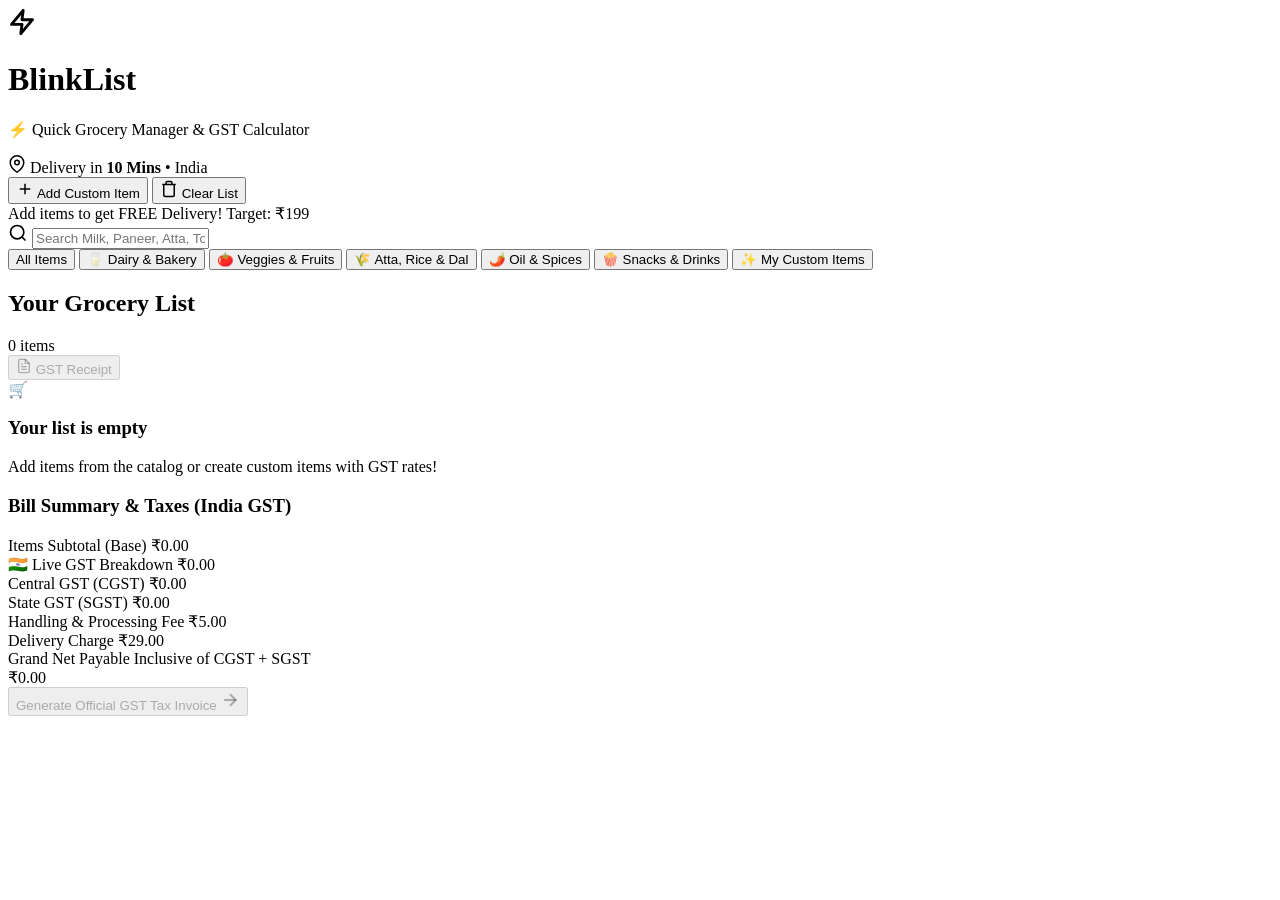
==== index.html @ f199e834 "Update and rename Core C file to index.html" ====
<!DOCTYPE html>
<html lang="en">
<head>
  <meta charset="UTF-8" />
  <meta name="viewport" content="width=device-width, initial-scale=1.0" />
  <title>BlinkList | 10-Min Grocery List & GST Calculator</title>
  <meta name="description" content="Quick grocery list manager with live Indian GST (CGST + SGST) tax calculator, item quantity adjustments, catalog search, and printable bill invoice." />
  
  <!-- Google Fonts -->
  <link rel="preconnect" href="https://fonts.googleapis.com">
  <link rel="preconnect" href="https://fonts.gstatic.com" crossorigin>
  <link href="https://fonts.googleapis.com/css2?family=Outfit:wght@400;500;600;700;800&family=Plus+Jakarta+Sans:wght@400;500;600;700&display=swap" rel="stylesheet">
  
  <!-- CSS -->
  <link rel="stylesheet" href="Style.css" />
</head>
<body class="dark-theme">

  <!-- Header Navigation -->
  <header class="app-header">
    <div class="header-container">
      <div class="brand-section">
        <div class="logo-icon">
          <svg width="28" height="28" viewBox="0 0 24 24" fill="none" stroke="currentColor" stroke-width="2.5" stroke-linecap="round" stroke-linejoin="round">
            <polygon points="13 2 3 14 12 14 11 22 21 10 12 10 13 2"></polygon>
          </svg>
        </div>
        <div>
          <h1 class="brand-title">Blink<span>List</span></h1>
          <p class="brand-tagline">⚡ Quick Grocery Manager & GST Calculator</p>
        </div>
      </div>

      <div class="location-badge">
        <svg width="18" height="18" viewBox="0 0 24 24" fill="none" stroke="currentColor" stroke-width="2">
          <path d="M21 10c0 7-9 13-9 13s-9-6-9-13a9 9 0 0 1 18 0z"></path>
          <circle cx="12" cy="10" r="3"></circle>
        </svg>
        <span>Delivery in <strong>10 Mins</strong> • India</span>
      </div>

      <div class="header-actions">
        <button id="openCustomModalBtn" class="btn btn-secondary">
          <svg width="18" height="18" viewBox="0 0 24 24" fill="none" stroke="currentColor" stroke-width="2">
            <line x1="12" y1="5" x2="12" y2="19"></line>
            <line x1="5" y1="12" x2="19" y2="12"></line>
          </svg>
          Add Custom Item
        </button>
        <button id="clearCartBtn" class="btn btn-danger-outline" title="Clear all items">
          <svg width="18" height="18" viewBox="0 0 24 24" fill="none" stroke="currentColor" stroke-width="2">
            <polyline points="3 6 5 6 21 6"></polyline>
            <path d="M19 6v14a2 2 0 0 1-2 2H7a2 2 0 0 1-2-2V6m3 0V4a2 2 0 0 1 2-2h4a2 2 0 0 1 2 2v2"></path>
          </svg>
          Clear List
        </button>
      </div>
    </div>
  </header>

  <!-- Main Content Layout -->
  <main class="main-container">
    
    <!-- Left Section: Catalog & Search -->
    <section class="catalog-section">
      
      <!-- Delivery Progress Banner -->
      <div class="delivery-progress-card" id="deliveryProgressCard">
        <div class="progress-info">
          <span class="progress-title" id="deliveryProgressText">Add items to get FREE Delivery!</span>
          <span class="progress-badge" id="deliveryBadge">Target: ₹199</span>
        </div>
        <div class="progress-bar-bg">
          <div class="progress-bar-fill" id="deliveryProgressBar" style="width: 0%;"></div>
        </div>
      </div>

      <!-- Search & Filters -->
      <div class="search-filter-bar">
        <div class="search-input-wrapper">
          <svg width="20" height="20" viewBox="0 0 24 24" fill="none" stroke="currentColor" stroke-width="2" class="search-icon">
            <circle cx="11" cy="11" r="8"></circle>
            <line x1="21" y1="21" x2="16.65" y2="16.65"></line>
          </svg>
          <input type="text" id="searchInput" placeholder="Search Milk, Paneer, Atta, Tomatoes..." autocomplete="off" />
        </div>
        
        <div class="category-pills" id="categoryPills">
          <button class="pill active" data-category="all">All Items</button>
          <button class="pill" data-category="Dairy & Bakery">🥛 Dairy & Bakery</button>
          <button class="pill" data-category="Vegetables & Fruits">🍅 Veggies & Fruits</button>
          <button class="pill" data-category="Atta, Rice & Dal">🌾 Atta, Rice & Dal</button>
          <button class="pill" data-category="Oil, Masala & Spices">🌶️ Oil & Spices</button>
          <button class="pill" data-category="Snacks & Drinks">🍿 Snacks & Drinks</button>
          <button class="pill" data-category="Custom">✨ My Custom Items</button>
        </div>
      </div>

      <!-- Items Grid -->
      <div class="items-grid" id="itemsGrid">
        <!-- Dynamic item cards render here -->
      </div>
    </section>

    <!-- Right Section: Active Grocery Cart & Tax Invoice -->
    <aside class="cart-section">
      <div class="cart-card">
        
        <div class="cart-header">
          <div class="cart-title-group">
            <h2>Your Grocery List</h2>
            <span class="cart-count-badge" id="cartCountBadge">0 items</span>
          </div>
          <button id="viewReceiptBtn" class="btn btn-sm btn-accent" disabled>
            <svg width="16" height="16" viewBox="0 0 24 24" fill="none" stroke="currentColor" stroke-width="2">
              <path d="M14 2H6a2 2 0 0 0-2 2v16a2 2 0 0 0 2 2h12a2 2 0 0 0 2-2V8z"></path>
              <polyline points="14 2 14 8 20 8"></polyline>
              <line x1="16" y1="13" x2="8" y2="13"></line>
              <line x1="16" y1="17" x2="8" y2="17"></line>
              <polyline points="10 9 9 9 8 9"></polyline>
            </svg>
            GST Receipt
          </button>
        </div>

        <!-- Active Items List -->
        <div class="cart-items-list" id="cartItemsList">
          <!-- Empty State -->
          <div class="empty-cart-state" id="emptyCartState">
            <div class="empty-icon">🛒</div>
            <h3>Your list is empty</h3>
            <p>Add items from the catalog or create custom items with GST rates!</p>
          </div>
        </div>

        <!-- Bill & GST Breakdown -->
        <div class="bill-details" id="billDetails">
          <h3 class="bill-title">Bill Summary & Taxes (India GST)</h3>
          
          <div class="bill-row">
            <span>Items Subtotal (Base)</span>
            <span class="price-val" id="subtotalVal">₹0.00</span>
          </div>

          <!-- GST Breakdown expandable -->
          <div class="gst-breakdown-box">
            <div class="gst-box-header">
              <span class="gst-label">
                <span class="flag-icon">🇮🇳</span> Live GST Breakdown
              </span>
              <span class="gst-total-val" id="totalGstVal">₹0.00</span>
            </div>
            
            <div class="gst-split-rows">
              <div class="bill-row sub-row">
                <span>Central GST (CGST)</span>
                <span id="cgstVal">₹0.00</span>
              </div>
              <div class="bill-row sub-row">
                <span>State GST (SGST)</span>
                <span id="sgstVal">₹0.00</span>
              </div>
            </div>

            <!-- Tax Rate Slabs Summary -->
            <div class="slab-chips-container" id="slabChipsContainer">
              <!-- Slabs summary chips inserted here -->
            </div>
          </div>

          <div class="bill-row">
            <span>Handling & Processing Fee</span>
            <span class="price-val" id="handlingFeeVal">₹5.00</span>
          </div>

          <div class="bill-row">
            <span>Delivery Charge</span>
            <span class="price-val" id="deliveryFeeVal">₹29.00</span>
          </div>

          <div class="bill-divider"></div>

          <div class="bill-row total-row">
            <div>
              <span class="total-label">Grand Net Payable</span>
              <span class="tax-note">Inclusive of CGST + SGST</span>
            </div>
            <span class="grand-total-val" id="grandTotalVal">₹0.00</span>
          </div>

          <button id="checkoutReceiptBtn" class="btn btn-checkout" disabled>
            <span>Generate Official GST Tax Invoice</span>
            <svg width="20" height="20" viewBox="0 0 24 24" fill="none" stroke="currentColor" stroke-width="2.5">
              <line x1="5" y1="12" x2="19" y2="12"></line>
              <polyline points="12 5 19 12 12 19"></polyline>
            </svg>
          </button>
        </div>

      </div>
    </aside>

  </main>

  <!-- Add Custom Item Modal Dialog -->
  <dialog id="customItemModal" class="custom-modal">
    <div class="modal-content">
      <div class="modal-header">
        <h3 class="modal-title">✨ Add Custom Grocery Item</h3>
        <button id="closeModalBtn" class="modal-close-btn">&times;</button>
      </div>
      
      <form id="customItemForm" class="custom-form">
        <div class="form-group">
          <label for="itemName">Item Name *</label>
          <input type="text" id="itemName" required placeholder="e.g. Organic Brown Eggs / Desi Ghee" />
        </div>

        <div class="form-row">
          <div class="form-group">
            <label for="itemPrice">Price (₹) *</label>
            <input type="number" id="itemPrice" required step="0.5" min="1" placeholder="e.g. 150" />
          </div>

          <div class="form-group">
            <label for="itemUnit">Unit / Weight *</label>
            <input type="text" id="itemUnit" required placeholder="e.g. 500g, 1L, 6 pcs" />
          </div>
        </div>

        <div class="form-row">
          <div class="form-group">
            <label for="itemCategory">Category</label>
            <select id="itemCategory">
              <option value="Dairy & Bakery">🥛 Dairy & Bakery</option>
              <option value="Vegetables & Fruits">🍅 Veggies & Fruits</option>
              <option value="Atta, Rice & Dal">🌾 Atta, Rice & Dal</option>
              <option value="Oil, Masala & Spices">🌶️ Oil & Spices</option>
              <option value="Snacks & Drinks">🍿 Snacks & Drinks</option>
              <option value="Custom" selected>✨ Custom Items</option>
            </select>
          </div>

          <div class="form-group">
            <label for="itemGst">Indian GST Rate Slab *</label>
            <select id="itemGst" required>
              <option value="0">0% GST (Fresh Staples: Veggies, Milk, Eggs)</option>
              <option value="5" selected>5% GST (Standard Staples: Paneer, Atta, Spices)</option>
              <option value="12">12% GST (Processed Foods: Cheese, Butter, Juices)</option>
              <option value="18">18% GST (Chocolates, Energy Drinks, Toiletries)</option>
            </select>
          </div>
        </div>

        <div class="form-actions">
          <button type="button" id="cancelModalBtn" class="btn btn-secondary">Cancel</button>
          <button type="submit" class="btn btn-primary">Add Item to List</button>
        </div>
      </form>
    </div>
  </dialog>

  <!-- Printable GST Receipt Invoice Modal -->
  <dialog id="receiptModal" class="receipt-modal">
    <div class="receipt-content">
      <div class="receipt-header-bar">
        <span>Tax Invoice Receipt (BlinkList)</span>
        <div class="receipt-actions">
          <button id="printReceiptBtn" class="btn btn-sm btn-primary">
            <svg width="16" height="16" viewBox="0 0 24 24" fill="none" stroke="currentColor" stroke-width="2">
              <polyline points="6 9 6 2 18 2 18 9"></polyline>
              <path d="M6 18H4a2 2 0 0 1-2-2v-5a2 2 0 0 1 2-2h16a2 2 0 0 1 2 2v5a2 2 0 0 1 2 2h-2"></path>
              <rect x="6" y="14" width="12" height="8"></rect>
            </svg>
            Print Invoice
          </button>
          <button id="closeReceiptBtn" class="modal-close-btn">&times;</button>
        </div>
      </div>

      <!-- Printable Invoice Area -->
      <div id="printableInvoice" class="printable-invoice">
        <div class="invoice-brand-header">
          <h2>⚡ BlinkList Quick Commerce Pvt Ltd</h2>
          <p>10-Minute Instant Grocery Retail Delivery</p>
          <p class="invoice-meta"><strong>GSTIN:</strong> 27AAACB1234C1ZV • <strong>FSSAI Lic:</strong> 10020022001199</p>
          <p class="invoice-meta"><strong>Invoice No:</strong> <span id="invNum">BL-2026-8941</span> • <strong>Date:</strong> <span id="invDate"></span></p>
        </div>

        <div class="invoice-divider"></div>

        <table class="invoice-table">
          <thead>
            <tr>
              <th>#</th>
              <th>Item Description</th>
              <th class="text-center">Qty</th>
              <th class="text-right">Price</th>
              <th class="text-center">GST Slab</th>
              <th class="text-right">CGST</th>
              <th class="text-right">SGST</th>
              <th class="text-right">Total (₹)</th>
            </tr>
          </thead>
          <tbody id="invoiceTableBody">
            <!-- Dynamic rows -->
          </tbody>
        </table>

        <div class="invoice-summary-box">
          <div class="invoice-summary-row">
            <span>Taxable Goods Subtotal:</span>
            <span id="invSubtotal">₹0.00</span>
          </div>
          <div class="invoice-summary-row">
            <span>Total CGST Amount:</span>
            <span id="invCgst">₹0.00</span>
          </div>
          <div class="invoice-summary-row">
            <span>Total SGST Amount:</span>
            <span id="invSgst">₹0.00</span>
          </div>
          <div class="invoice-summary-row">
            <span>Delivery & Small Cart Charges:</span>
            <span id="invCharges">₹0.00</span>
          </div>
          <div class="invoice-summary-row grand">
            <span>Net Amount Paid:</span>
            <span id="invGrandTotal">₹0.00</span>
          </div>
        </div>

        <div class="invoice-footer">
          <p>This is a computer-generated tax invoice issued in accordance with GST Rules, India.</p>
          <p>Thank you for shopping with BlinkList! 💚</p>
        </div>
      </div>
    </div>
  </dialog>

  <!-- JS -->
  <script src="app.js"></script>
</body>
</html>
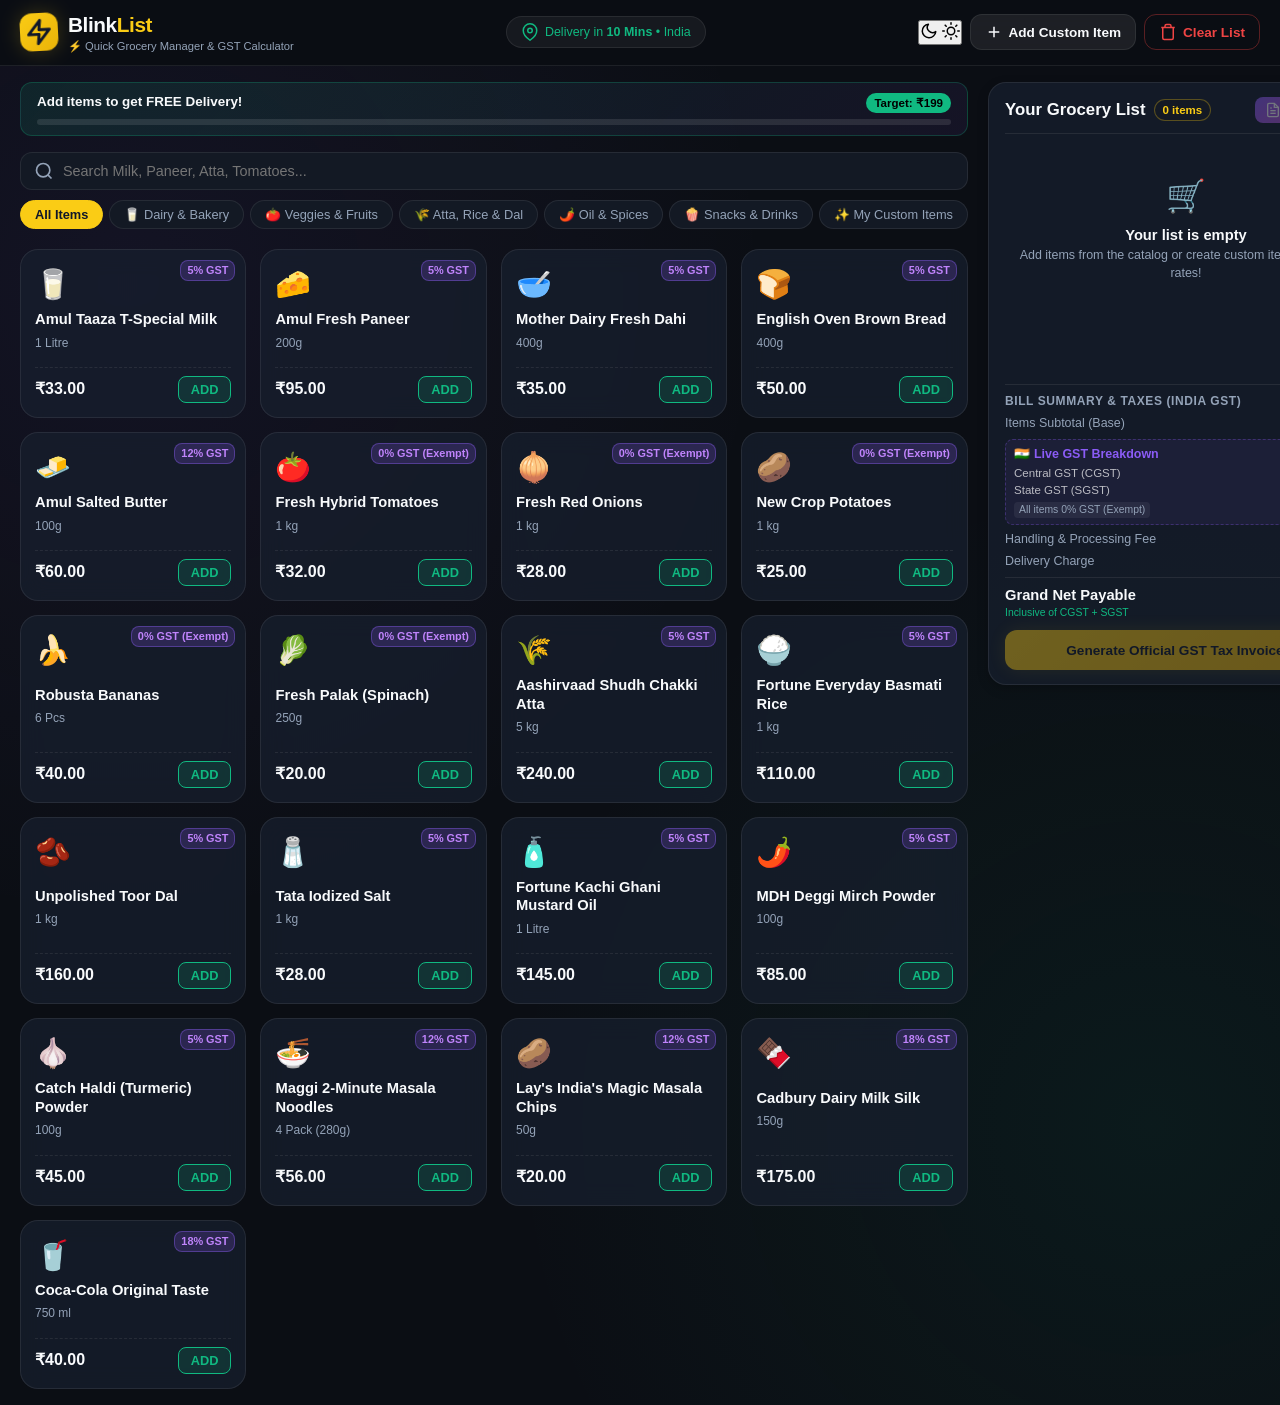
==== commit 4e46676b: "Update index.html" ====
--- a/index.html
+++ b/index.html
@@ -13,8 +13,18 @@
   
   <!-- CSS -->
   <link rel="stylesheet" href="Style.css" />
+
+  <!-- Apply saved theme before first paint to avoid a flash of the wrong theme -->
+  <script>
+    (function () {
+      var savedTheme = localStorage.getItem('blinklist_theme');
+      if (savedTheme === 'light') {
+        document.documentElement.setAttribute('data-theme', 'light');
+      }
+    })();
+  </script>
 </head>
-<body class="dark-theme">
+<body>
 
   <!-- Header Navigation -->
   <header class="app-header">
@@ -40,6 +50,22 @@
       </div>
 
       <div class="header-actions">
+        <button id="themeToggleBtn" class="theme-toggle-btn" title="Switch theme" aria-label="Toggle light and dark theme">
+          <svg class="icon-moon" width="18" height="18" viewBox="0 0 24 24" fill="none" stroke="currentColor" stroke-width="2" stroke-linecap="round" stroke-linejoin="round">
+            <path d="M21 12.79A9 9 0 1 1 11.21 3 7 7 0 0 0 21 12.79z"></path>
+          </svg>
+          <svg class="icon-sun" width="18" height="18" viewBox="0 0 24 24" fill="none" stroke="currentColor" stroke-width="2" stroke-linecap="round" stroke-linejoin="round">
+            <circle cx="12" cy="12" r="5"></circle>
+            <line x1="12" y1="1" x2="12" y2="3"></line>
+            <line x1="12" y1="21" x2="12" y2="23"></line>
+            <line x1="4.22" y1="4.22" x2="5.64" y2="5.64"></line>
+            <line x1="18.36" y1="18.36" x2="19.78" y2="19.78"></line>
+            <line x1="1" y1="12" x2="3" y2="12"></line>
+            <line x1="21" y1="12" x2="23" y2="12"></line>
+            <line x1="4.22" y1="19.78" x2="5.64" y2="18.36"></line>
+            <line x1="18.36" y1="5.64" x2="19.78" y2="4.22"></line>
+          </svg>
+        </button>
         <button id="openCustomModalBtn" class="btn btn-secondary">
           <svg width="18" height="18" viewBox="0 0 24 24" fill="none" stroke="currentColor" stroke-width="2">
             <line x1="12" y1="5" x2="12" y2="19"></line>
--- a/Style.css
+++ b/Style.css
@@ -0,0 +1,1029 @@
+/* BlinkList Master CSS Design System */
+:root {
+  --bg-primary: #0b0e14;
+  --bg-secondary: #131924;
+  --bg-card: rgba(23, 31, 46, 0.75);
+  --bg-card-hover: rgba(30, 41, 61, 0.88);
+  
+  --brand-yellow: #facc15;
+  --brand-green: #10b981;
+  --brand-green-glow: rgba(16, 185, 129, 0.25);
+  --brand-purple: #8b5cf6;
+  --brand-pink: #ec4899;
+  
+  --text-main: #f8fafc;
+  --text-muted: #94a3b8;
+  --text-dark: #0f172a;
+  
+  --border-color: rgba(255, 255, 255, 0.08);
+  --border-glow: rgba(250, 204, 21, 0.3);
+  
+  --radius-sm: 8px;
+  --radius-md: 12px;
+  --radius-lg: 18px;
+  --radius-full: 9999px;
+  
+  --shadow-sm: 0 4px 12px rgba(0, 0, 0, 0.2);
+  --shadow-glow: 0 0 25px rgba(16, 185, 129, 0.15);
+  --shadow-yellow-glow: 0 0 20px rgba(250, 204, 21, 0.2);
+  
+  --font-heading: 'Outfit', sans-serif;
+  --font-body: 'Plus Jakarta Sans', sans-serif;
+  
+  --transition-fast: 0.2s cubic-bezier(0.4, 0, 0.2, 1);
+  --transition-bounce: 0.3s cubic-bezier(0.34, 1.56, 0.64, 1);
+}
+
+/* Reset & Global */
+* {
+  box-sizing: border-box;
+  margin: 0;
+  padding: 0;
+}
+
+body {
+  background-color: var(--bg-primary);
+  color: var(--text-main);
+  font-family: var(--font-body);
+  line-height: 1.4;
+  min-height: 100vh;
+  overflow-x: hidden;
+  background-image: 
+    radial-gradient(circle at 10% 20%, rgba(139, 92, 246, 0.07) 0%, transparent 40%),
+    radial-gradient(circle at 90% 80%, rgba(16, 185, 129, 0.07) 0%, transparent 40%);
+}
+
+/* Header */
+.app-header {
+  position: sticky;
+  top: 0;
+  z-index: 100;
+  background: rgba(11, 14, 20, 0.95);
+  backdrop-filter: blur(16px);
+  border-bottom: 1px solid var(--border-color);
+  padding: 10px 20px;
+}
+
+.header-container {
+  max-width: 1360px;
+  margin: 0 auto;
+  display: flex;
+  align-items: center;
+  justify-content: space-between;
+  gap: 12px;
+  flex-wrap: wrap;
+}
+
+.brand-section {
+  display: flex;
+  align-items: center;
+  gap: 10px;
+}
+
+.logo-icon {
+  width: 38px;
+  height: 38px;
+  background: linear-gradient(135deg, var(--brand-yellow), #eab308);
+  color: var(--text-dark);
+  border-radius: var(--radius-md);
+  display: flex;
+  align-items: center;
+  justify-content: center;
+  box-shadow: var(--shadow-yellow-glow);
+  transform: rotate(-3deg);
+  transition: var(--transition-bounce);
+  flex-shrink: 0;
+}
+
+.logo-icon:hover {
+  transform: rotate(0deg) scale(1.05);
+}
+
+.brand-title {
+  font-family: var(--font-heading);
+  font-weight: 800;
+  font-size: 1.3rem;
+  letter-spacing: -0.02em;
+  color: var(--text-main);
+}
+
+.brand-title span {
+  color: var(--brand-yellow);
+}
+
+.brand-tagline {
+  font-size: 0.7rem;
+  color: var(--text-muted);
+  font-weight: 500;
+}
+
+.location-badge {
+  display: flex;
+  align-items: center;
+  gap: 6px;
+  background: rgba(255, 255, 255, 0.05);
+  border: 1px solid var(--border-color);
+  padding: 6px 14px;
+  border-radius: var(--radius-full);
+  font-size: 0.78rem;
+  color: var(--brand-green);
+  white-space: nowrap;
+  flex-shrink: 0;
+}
+
+.header-actions {
+  display: flex;
+  align-items: center;
+  gap: 8px;
+  flex-shrink: 0;
+}
+
+/* Buttons */
+.btn {
+  font-family: var(--font-heading);
+  font-weight: 600;
+  border-radius: var(--radius-md);
+  padding: 8px 14px;
+  border: none;
+  cursor: pointer;
+  display: inline-flex;
+  align-items: center;
+  justify-content: center;
+  gap: 6px;
+  transition: var(--transition-fast);
+  font-size: 0.85rem;
+  text-decoration: none;
+  user-select: none;
+}
+
+.btn-primary {
+  background: linear-gradient(135deg, var(--brand-green), #059669);
+  color: #fff;
+  box-shadow: var(--shadow-glow);
+}
+.btn-primary:hover {
+  filter: brightness(1.1);
+  transform: translateY(-1px);
+}
+
+.btn-secondary {
+  background: rgba(255, 255, 255, 0.08);
+  color: var(--text-main);
+  border: 1px solid var(--border-color);
+}
+.btn-secondary:hover {
+  background: rgba(255, 255, 255, 0.15);
+  border-color: rgba(255, 255, 255, 0.25);
+}
+
+.btn-accent {
+  background: linear-gradient(135deg, var(--brand-purple), var(--brand-pink));
+  color: #fff;
+}
+.btn-accent:hover:not(:disabled) {
+  filter: brightness(1.15);
+}
+
+.btn-danger-outline {
+  background: transparent;
+  color: #ef4444;
+  border: 1px solid rgba(239, 68, 68, 0.35);
+}
+.btn-danger-outline:hover {
+  background: rgba(239, 68, 68, 0.15);
+  border-color: #ef4444;
+}
+
+.btn-sm {
+  padding: 5px 10px;
+  font-size: 0.78rem;
+  border-radius: var(--radius-sm);
+}
+
+.btn:disabled {
+  opacity: 0.4;
+  cursor: not-allowed;
+  transform: none !important;
+}
+
+/* Main Layout */
+.main-container {
+  max-width: 1360px;
+  margin: 16px auto;
+  padding: 0 20px;
+  display: grid;
+  grid-template-columns: 1fr 400px;
+  gap: 20px;
+  align-items: start;
+}
+
+@media (max-width: 960px) {
+  .main-container {
+    grid-template-columns: 1fr;
+  }
+}
+
+/* Delivery Progress Card */
+.delivery-progress-card {
+  background: linear-gradient(135deg, rgba(16, 185, 129, 0.12), rgba(139, 92, 246, 0.08));
+  border: 1px solid rgba(16, 185, 129, 0.25);
+  border-radius: var(--radius-md);
+  padding: 10px 16px;
+  margin-bottom: 16px;
+}
+
+.progress-info {
+  display: flex;
+  justify-content: space-between;
+  align-items: center;
+  margin-bottom: 6px;
+  font-weight: 600;
+  font-size: 0.84rem;
+}
+
+.progress-badge {
+  background: var(--brand-green);
+  color: #000;
+  padding: 2px 8px;
+  border-radius: var(--radius-full);
+  font-size: 0.72rem;
+  font-weight: 700;
+}
+
+.progress-bar-bg {
+  width: 100%;
+  height: 6px;
+  background: rgba(255, 255, 255, 0.1);
+  border-radius: var(--radius-full);
+  overflow: hidden;
+}
+
+.progress-bar-fill {
+  height: 100%;
+  background: linear-gradient(90deg, var(--brand-yellow), var(--brand-green));
+  border-radius: var(--radius-full);
+  transition: width 0.4s ease;
+}
+
+/* Search & Filters */
+.search-filter-bar {
+  display: flex;
+  flex-direction: column;
+  gap: 10px;
+  margin-bottom: 18px;
+}
+
+.search-input-wrapper {
+  position: relative;
+  width: 100%;
+}
+
+.search-icon {
+  position: absolute;
+  left: 14px;
+  top: 50%;
+  transform: translateY(-50%);
+  color: var(--text-muted);
+}
+
+.search-input-wrapper input {
+  width: 100%;
+  background: var(--bg-secondary);
+  border: 1px solid var(--border-color);
+  border-radius: var(--radius-md);
+  padding: 10px 14px 10px 42px;
+  color: var(--text-main);
+  font-size: 0.9rem;
+  outline: none;
+  transition: var(--transition-fast);
+}
+
+.search-input-wrapper input:focus {
+  border-color: var(--brand-yellow);
+  box-shadow: 0 0 0 3px rgba(250, 204, 21, 0.15);
+}
+
+.category-pills {
+  display: flex;
+  gap: 6px;
+  overflow-x: auto;
+  padding-bottom: 2px;
+  scrollbar-width: none;
+}
+
+.category-pills::-webkit-scrollbar {
+  display: none;
+}
+
+.pill {
+  background: var(--bg-secondary);
+  border: 1px solid var(--border-color);
+  color: var(--text-muted);
+  padding: 6px 14px;
+  border-radius: var(--radius-full);
+  white-space: nowrap;
+  cursor: pointer;
+  font-size: 0.8rem;
+  font-weight: 500;
+  transition: var(--transition-fast);
+}
+
+.pill:hover {
+  color: var(--text-main);
+  background: rgba(255, 255, 255, 0.08);
+}
+
+.pill.active {
+  background: var(--brand-yellow);
+  color: var(--text-dark);
+  border-color: var(--brand-yellow);
+  font-weight: 700;
+}
+
+/* Items Grid */
+.items-grid {
+  display: grid;
+  grid-template-columns: repeat(auto-fill, minmax(180px, 1fr));
+  gap: 14px;
+}
+
+.item-card {
+  background: var(--bg-card);
+  border: 1px solid var(--border-color);
+  border-radius: var(--radius-lg);
+  padding: 14px;
+  display: flex;
+  flex-direction: column;
+  justify-content: space-between;
+  position: relative;
+  transition: var(--transition-fast);
+  backdrop-filter: blur(12px);
+}
+
+.item-card:hover {
+  background: var(--bg-card-hover);
+  border-color: rgba(255, 255, 255, 0.2);
+  transform: translateY(-2px);
+}
+
+.gst-badge {
+  position: absolute;
+  top: 10px;
+  right: 10px;
+  background: rgba(139, 92, 246, 0.2);
+  color: #c084fc;
+  border: 1px solid rgba(139, 92, 246, 0.4);
+  font-size: 0.68rem;
+  font-weight: 700;
+  padding: 2px 6px;
+  border-radius: var(--radius-sm);
+}
+
+.item-emoji {
+  font-size: 1.8rem;
+  margin-bottom: 6px;
+}
+
+.item-details {
+  margin-bottom: 8px;
+}
+
+.item-name {
+  font-family: var(--font-heading);
+  font-weight: 700;
+  font-size: 0.92rem;
+  color: var(--text-main);
+  line-height: 1.25;
+  margin-bottom: 2px;
+}
+
+.item-unit {
+  font-size: 0.75rem;
+  color: var(--text-muted);
+}
+
+.item-bottom {
+  display: flex;
+  align-items: center;
+  justify-content: space-between;
+  margin-top: 6px;
+  padding-top: 8px;
+  border-top: 1px dashed var(--border-color);
+}
+
+.item-price {
+  font-family: var(--font-heading);
+  font-weight: 800;
+  font-size: 1rem;
+  color: var(--text-main);
+}
+
+/* Add / Quantity Stepper Button */
+.btn-add-item {
+  background: rgba(16, 185, 129, 0.15);
+  color: var(--brand-green);
+  border: 1px solid var(--brand-green);
+  font-weight: 700;
+  border-radius: var(--radius-sm);
+  padding: 5px 12px;
+  cursor: pointer;
+  font-size: 0.8rem;
+  transition: var(--transition-bounce);
+}
+
+.btn-add-item:hover {
+  background: var(--brand-green);
+  color: #fff;
+}
+
+.stepper-control {
+  display: flex;
+  align-items: center;
+  background: var(--brand-green);
+  color: #fff;
+  border-radius: var(--radius-sm);
+  overflow: hidden;
+  font-weight: 700;
+  flex-shrink: 0;
+}
+
+.stepper-btn {
+  background: transparent;
+  border: none;
+  color: #fff;
+  width: 24px;
+  height: 24px;
+  cursor: pointer;
+  font-size: 0.9rem;
+  display: flex;
+  align-items: center;
+  justify-content: center;
+  transition: background 0.15s;
+}
+
+.stepper-btn:hover {
+  background: rgba(0, 0, 0, 0.25);
+}
+
+.stepper-count {
+  padding: 0 5px;
+  font-size: 0.82rem;
+}
+
+/* Cart Section Sidebar (ENLARGED SCROLL AREA TO FIT 4 TO 5 ITEMS COMFORTABLY) */
+.cart-section {
+  position: relative;
+}
+
+.cart-card {
+  background: var(--bg-card);
+  border: 1px solid var(--border-color);
+  border-radius: var(--radius-lg);
+  padding: 14px 16px;
+  position: sticky;
+  top: 70px;
+  display: flex;
+  flex-direction: column;
+  max-height: calc(100vh - 80px);
+  overflow-y: auto;
+  box-shadow: var(--shadow-sm);
+}
+
+.cart-header {
+  display: flex;
+  align-items: center;
+  justify-content: space-between;
+  padding-bottom: 10px;
+  border-bottom: 1px solid var(--border-color);
+  margin-bottom: 10px;
+  flex-shrink: 0;
+}
+
+.cart-title-group {
+  display: flex;
+  align-items: center;
+  gap: 8px;
+}
+
+.cart-title-group h2 {
+  font-family: var(--font-heading);
+  font-size: 1.05rem;
+  font-weight: 700;
+}
+
+.cart-count-badge {
+  background: var(--bg-secondary);
+  color: var(--brand-yellow);
+  border: 1px solid var(--border-glow);
+  font-size: 0.72rem;
+  font-weight: 700;
+  padding: 2px 8px;
+  border-radius: var(--radius-full);
+}
+
+/* Cart Items List - Enlarged so 4 to 5 full items are visible before scrolling */
+.cart-items-list {
+  flex: 1 1 auto;
+  min-height: 230px;
+  max-height: 330px;
+  overflow-y: auto;
+  padding-right: 4px;
+  display: flex;
+  flex-direction: column;
+  gap: 6px;
+  margin-bottom: 10px;
+}
+
+/* Custom Scrollbar */
+.cart-items-list::-webkit-scrollbar,
+.cart-card::-webkit-scrollbar {
+  width: 5px;
+}
+.cart-items-list::-webkit-scrollbar-thumb,
+.cart-card::-webkit-scrollbar-thumb {
+  background: rgba(255, 255, 255, 0.25);
+  border-radius: var(--radius-full);
+}
+
+.empty-cart-state {
+  text-align: center;
+  padding: 30px 10px;
+  color: var(--text-muted);
+}
+
+.empty-icon {
+  font-size: 2rem;
+  margin-bottom: 6px;
+}
+
+.empty-cart-state h3 {
+  font-size: 0.92rem;
+  color: var(--text-main);
+  margin-bottom: 2px;
+}
+
+.empty-cart-state p {
+  font-size: 0.78rem;
+}
+
+/* Cart Item Row */
+.cart-item-row {
+  display: flex;
+  align-items: center;
+  justify-content: space-between;
+  background: rgba(255, 255, 255, 0.03);
+  border: 1px solid var(--border-color);
+  border-radius: var(--radius-md);
+  padding: 8px 10px;
+  gap: 8px;
+  transition: var(--transition-fast);
+  min-width: 0;
+}
+
+.cart-item-row:hover {
+  background: rgba(255, 255, 255, 0.06);
+}
+
+.cart-item-info {
+  display: flex;
+  align-items: center;
+  gap: 8px;
+  flex: 1 1 auto;
+  min-width: 0;
+  overflow: hidden;
+}
+
+.cart-item-emoji {
+  font-size: 1.15rem;
+  flex-shrink: 0;
+}
+
+.cart-item-text-wrapper {
+  flex: 1 1 auto;
+  min-width: 0;
+  overflow: hidden;
+}
+
+.cart-item-name {
+  font-weight: 600;
+  font-size: 0.82rem;
+  white-space: nowrap;
+  overflow: hidden;
+  text-overflow: ellipsis;
+  display: block;
+  width: 100%;
+  color: var(--text-main);
+}
+
+.cart-item-tax-badge {
+  display: block;
+  font-size: 0.68rem;
+  color: var(--brand-purple);
+  white-space: nowrap;
+  overflow: hidden;
+  text-overflow: ellipsis;
+}
+
+.cart-item-actions {
+  display: flex;
+  align-items: center;
+  gap: 6px;
+  flex-shrink: 0;
+}
+
+.cart-item-total {
+  font-family: var(--font-heading);
+  font-weight: 700;
+  font-size: 0.85rem;
+  min-width: 52px;
+  text-align: right;
+  flex-shrink: 0;
+  color: var(--text-main);
+}
+
+.btn-remove-item {
+  background: transparent;
+  border: none;
+  color: #ef4444;
+  cursor: pointer;
+  opacity: 0.7;
+  transition: opacity 0.2s;
+  padding: 2px;
+  display: flex;
+  align-items: center;
+  justify-content: center;
+  flex-shrink: 0;
+}
+
+.btn-remove-item:hover {
+  opacity: 1;
+}
+
+/* Compact Bill Details */
+.bill-details {
+  border-top: 1px solid var(--border-color);
+  padding-top: 8px;
+  display: flex;
+  flex-direction: column;
+  gap: 4px;
+  flex-shrink: 0;
+}
+
+.bill-title {
+  font-family: var(--font-heading);
+  font-size: 0.75rem;
+  text-transform: uppercase;
+  letter-spacing: 0.05em;
+  color: var(--text-muted);
+  margin-bottom: 2px;
+}
+
+.bill-row {
+  display: flex;
+  justify-content: space-between;
+  align-items: center;
+  font-size: 0.78rem;
+  color: var(--text-muted);
+}
+
+.bill-row .price-val {
+  color: var(--text-main);
+  font-weight: 600;
+}
+
+.gst-breakdown-box {
+  background: rgba(139, 92, 246, 0.08);
+  border: 1px dashed rgba(139, 92, 246, 0.3);
+  border-radius: var(--radius-sm);
+  padding: 6px 8px;
+  margin: 2px 0;
+}
+
+.gst-box-header {
+  display: flex;
+  justify-content: space-between;
+  align-items: center;
+  font-weight: 700;
+  font-size: 0.78rem;
+  color: var(--brand-purple);
+}
+
+.gst-label {
+  display: inline-flex;
+  align-items: center;
+  gap: 4px;
+}
+
+.flag-icon {
+  font-style: normal;
+  display: inline-block;
+}
+
+.gst-split-rows {
+  margin-top: 2px;
+  display: flex;
+  flex-direction: column;
+  gap: 1px;
+}
+
+.bill-row.sub-row {
+  font-size: 0.72rem;
+  color: rgba(255, 255, 255, 0.7);
+}
+
+.slab-chips-container {
+  display: flex;
+  flex-wrap: wrap;
+  gap: 3px;
+  margin-top: 3px;
+}
+
+.slab-chip {
+  background: rgba(255, 255, 255, 0.06);
+  font-size: 0.65rem;
+  padding: 1px 5px;
+  border-radius: 4px;
+  color: var(--text-muted);
+}
+
+.bill-divider {
+  height: 1px;
+  background: var(--border-color);
+  margin: 3px 0;
+}
+
+.total-row {
+  font-size: 0.9rem;
+  color: var(--text-main);
+  font-weight: 700;
+}
+
+.total-label {
+  font-family: var(--font-heading);
+  font-size: 0.92rem;
+}
+
+.tax-note {
+  display: block;
+  font-size: 0.65rem;
+  color: var(--brand-green);
+  font-weight: 500;
+}
+
+.grand-total-val {
+  font-family: var(--font-heading);
+  font-size: 1.1rem;
+  font-weight: 800;
+  color: var(--brand-yellow);
+}
+
+.btn-checkout {
+  width: 100%;
+  margin-top: 6px;
+  padding: 10px;
+  background: linear-gradient(135deg, var(--brand-yellow), #eab308);
+  color: var(--text-dark);
+  font-family: var(--font-heading);
+  font-weight: 800;
+  font-size: 0.85rem;
+  border-radius: var(--radius-md);
+  border: none;
+  cursor: pointer;
+  display: flex;
+  align-items: center;
+  justify-content: center;
+  gap: 6px;
+  box-shadow: var(--shadow-yellow-glow);
+  transition: var(--transition-fast);
+}
+
+.btn-checkout:hover:not(:disabled) {
+  filter: brightness(1.08);
+  transform: translateY(-1px);
+}
+
+/* Modals */
+dialog {
+  background: var(--bg-secondary);
+  border: 1px solid var(--border-color);
+  border-radius: var(--radius-lg);
+  color: var(--text-main);
+  margin: auto;
+  max-width: 500px;
+  width: 90%;
+  box-shadow: 0 25px 50px -12px rgba(0, 0, 0, 0.85);
+  z-index: 1000;
+}
+
+dialog::backdrop {
+  background: rgba(0, 0, 0, 0.78);
+  backdrop-filter: blur(8px);
+}
+
+.modal-content {
+  padding: 20px;
+}
+
+.modal-header {
+  display: flex;
+  justify-content: space-between;
+  align-items: center;
+  margin-bottom: 16px;
+}
+
+.modal-title {
+  font-family: var(--font-heading);
+  font-size: 1.15rem;
+  font-weight: 700;
+}
+
+.modal-close-btn {
+  background: transparent;
+  border: none;
+  color: var(--text-muted);
+  font-size: 1.4rem;
+  cursor: pointer;
+  transition: color 0.2s;
+}
+
+.modal-close-btn:hover {
+  color: var(--text-main);
+}
+
+.custom-form {
+  display: flex;
+  flex-direction: column;
+  gap: 12px;
+}
+
+.form-group {
+  display: flex;
+  flex-direction: column;
+  gap: 4px;
+}
+
+.form-row {
+  display: grid;
+  grid-template-columns: 1fr 1fr;
+  gap: 10px;
+}
+
+.form-group label {
+  font-size: 0.8rem;
+  font-weight: 600;
+  color: var(--text-muted);
+}
+
+.form-group input,
+.form-group select {
+  background: rgba(255, 255, 255, 0.05);
+  border: 1px solid var(--border-color);
+  border-radius: var(--radius-sm);
+  padding: 8px 10px;
+  color: var(--text-main);
+  font-size: 0.85rem;
+  outline: none;
+}
+
+.form-group input:focus,
+.form-group select:focus {
+  border-color: var(--brand-yellow);
+}
+
+.form-actions {
+  display: flex;
+  justify-content: flex-end;
+  gap: 8px;
+  margin-top: 8px;
+}
+
+/* Printable Receipt Modal */
+.receipt-modal {
+  max-width: 720px;
+}
+
+.receipt-header-bar {
+  display: flex;
+  justify-content: space-between;
+  align-items: center;
+  padding: 14px 20px;
+  background: rgba(255, 255, 255, 0.04);
+  border-bottom: 1px solid var(--border-color);
+  font-weight: 700;
+}
+
+.receipt-actions {
+  display: flex;
+  align-items: center;
+  gap: 10px;
+}
+
+.printable-invoice {
+  padding: 20px;
+  background: #ffffff;
+  color: #1e293b;
+  font-family: var(--font-body);
+}
+
+.invoice-brand-header {
+  text-align: center;
+  margin-bottom: 14px;
+}
+
+.invoice-brand-header h2 {
+  font-family: var(--font-heading);
+  font-size: 1.2rem;
+  color: #0f172a;
+  margin-bottom: 2px;
+}
+
+.invoice-brand-header p {
+  font-size: 0.8rem;
+  color: #64748b;
+}
+
+.invoice-meta {
+  font-size: 0.75rem !important;
+  margin-top: 3px;
+}
+
+.invoice-divider {
+  border-bottom: 2px dashed #cbd5e1;
+  margin: 14px 0;
+}
+
+.invoice-table {
+  width: 100%;
+  border-collapse: collapse;
+  margin-bottom: 16px;
+  font-size: 0.78rem;
+}
+
+.invoice-table th,
+.invoice-table td {
+  padding: 6px 8px;
+  border-bottom: 1px solid #e2e8f0;
+}
+
+.invoice-table th {
+  background: #f1f5f9;
+  font-weight: 700;
+  text-transform: uppercase;
+  font-size: 0.7rem;
+  color: #475569;
+}
+
+.text-center { text-align: center; }
+.text-right { text-align: right; }
+
+.invoice-summary-box {
+  background: #f8fafc;
+  border: 1px solid #e2e8f0;
+  border-radius: 8px;
+  padding: 10px 14px;
+  max-width: 300px;
+  margin-left: auto;
+  display: flex;
+  flex-direction: column;
+  gap: 4px;
+  font-size: 0.8rem;
+}
+
+.invoice-summary-row {
+  display: flex;
+  justify-content: space-between;
+  color: #475569;
+}
+
+.invoice-summary-row.grand {
+  font-weight: 800;
+  font-size: 0.98rem;
+  color: #0f172a;
+  border-top: 1px solid #cbd5e1;
+  padding-top: 4px;
+  margin-top: 2px;
+}
+
+.invoice-footer {
+  text-align: center;
+  margin-top: 18px;
+  font-size: 0.72rem;
+  color: #94a3b8;
+}
+
+/* Print Rules */
+@media print {
+  body * {
+    visibility: hidden;
+  }
+  #printableInvoice, #printableInvoice * {
+    visibility: visible;
+  }
+  #printableInvoice {
+    position: absolute;
+    left: 0;
+    top: 0;
+    width: 100%;
+    padding: 0;
+  }
+}
